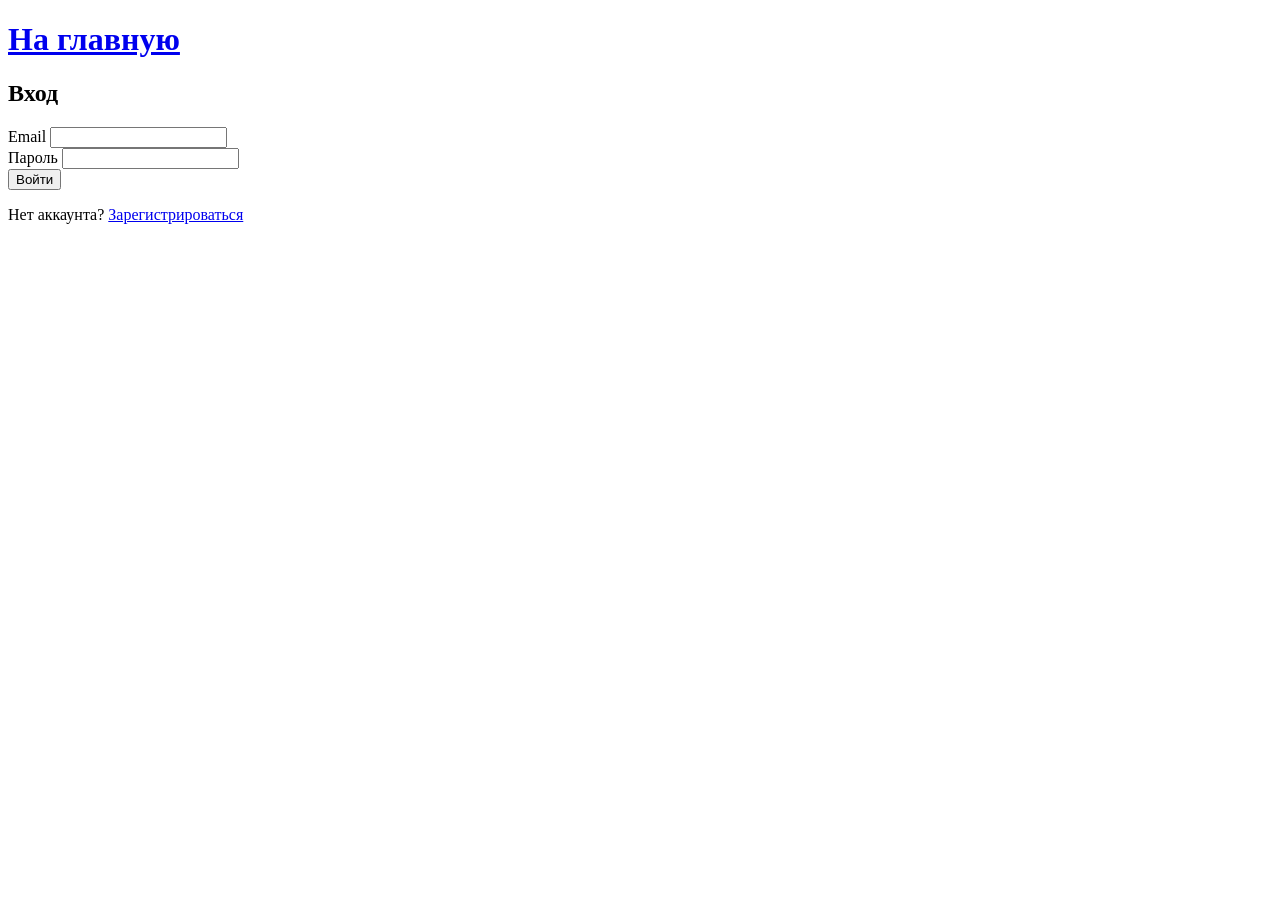
==== frontend/templates/login.html @ 603d87ea "login" ====
<!doctype html>
<html lang="ru">
  <head>
    <meta charset="UTF-8" />
    <meta name="viewport" content="width=device-width, initial-scale=1.0" />
    <title>Вход</title>
    <script src="/static/js/auth.js" defer></script>
  </head>
  <body>
    <div class="container">
      <header>
        <h1><a href="/">На главную</a></h1>
      </header>

      <section class="auth-form">
        <h2>Вход</h2>
        <form id="login-form">
          <div class="form-group">
            <label for="login-email">Email</label>
            <input type="email" id="login-email" name="email" required />
          </div>
          <div class="form-group">
            <label for="login-password">Пароль</label>
            <input
              type="password"
              id="login-password"
              name="password"
              required
            />
          </div>
          <button type="submit" class="btn btn-primary">Войти</button>
        </form>
        <div id="message" class="message hidden"></div>
        <p>Нет аккаунта? <a href="/register">Зарегистрироваться</a></p>
      </section>
    </div>
  </body>
</html>
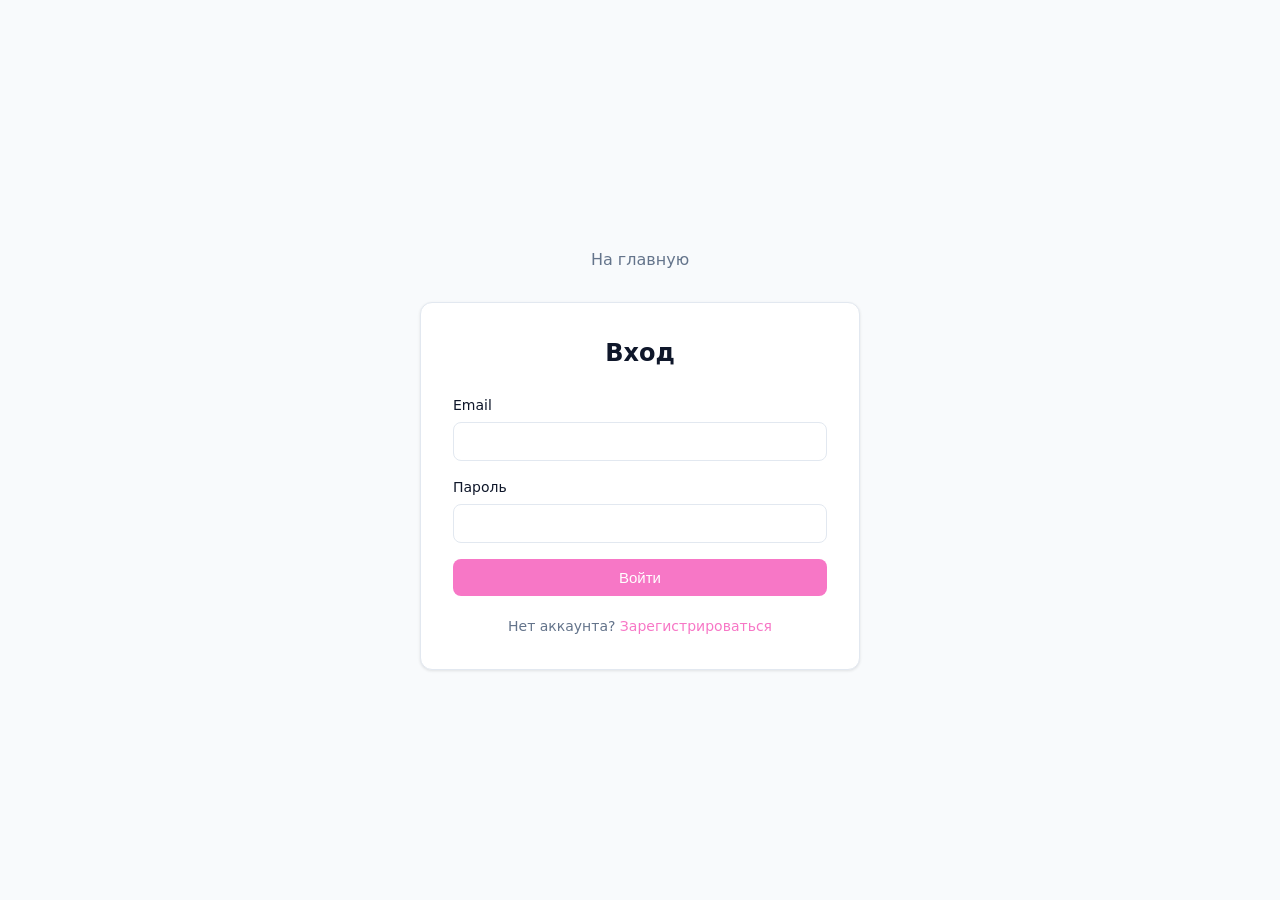
==== commit 82ada020: "auth style" ====
--- a/frontend/templates/login.html
+++ b/frontend/templates/login.html
@@ -4,7 +4,8 @@
     <meta charset="UTF-8" />
     <meta name="viewport" content="width=device-width, initial-scale=1.0" />
     <title>Вход</title>
-    <script src="/static/js/auth.js" defer></script>
+    <link rel="stylesheet" href="../static/css/auth.css" />
+    <script src="../static/js/auth.js" defer></script>
   </head>
   <body>
     <div class="container">
--- a/frontend/static/css/auth.css
+++ b/frontend/static/css/auth.css
@@ -0,0 +1,175 @@
+:root {
+  --bg: #f8fafc;
+  --text: #0f172a;
+  --muted: #64748b;
+  --primary: rgb(247, 119, 198);
+  --primary-hover: #eb2577;
+  --card-bg: #ffffff;
+  --card-border: #e2e8f0;
+  --shadow: 0 1px 3px rgba(0, 0, 0, 0.1);
+  --radius: 12px;
+}
+
+* {
+  box-sizing: border-box;
+  margin: 0;
+  padding: 0;
+}
+
+body {
+  font-family:
+    system-ui,
+    -apple-system,
+    sans-serif;
+  background: var(--bg);
+  color: var(--text);
+  line-height: 1.5;
+  min-height: 100vh;
+  display: flex;
+  align-items: center;
+  justify-content: center;
+  padding: 20px;
+}
+
+.container {
+  width: 100%;
+  max-width: 440px;
+}
+
+header {
+  margin-bottom: 24px;
+  text-align: center;
+}
+
+header h1 a {
+  font-size: 16px;
+  color: var(--muted);
+  text-decoration: none;
+  font-weight: 500;
+  transition: color 0.2s;
+}
+header h1 a:hover {
+  color: var(--primary);
+}
+
+.auth-form {
+  background: var(--card-bg);
+  border: 1px solid var(--card-border);
+  border-radius: var(--radius);
+  padding: 32px;
+  box-shadow: var(--shadow);
+}
+
+.auth-form h2 {
+  font-size: 24px;
+  margin-bottom: 24px;
+  text-align: center;
+  font-weight: 600;
+}
+
+.form-group {
+  margin-bottom: 16px;
+}
+
+.form-group label {
+  display: block;
+  margin-bottom: 6px;
+  font-size: 14px;
+  font-weight: 500;
+  color: var(--text);
+}
+
+.form-group input {
+  width: 100%;
+  padding: 10px 12px;
+  font-size: 15px;
+  border: 1px solid var(--card-border);
+  border-radius: 8px;
+  background: #fff;
+  transition:
+    border-color 0.2s,
+    box-shadow 0.2s;
+}
+
+.form-group input:focus {
+  outline: none;
+  border-color: var(--primary);
+  box-shadow: 0 0 0 3px rgba(247, 119, 198, 0.25);
+}
+
+.btn {
+  display: block;
+  width: 100%;
+  padding: 10px 20px;
+  font-size: 15px;
+  font-weight: 500;
+  text-align: center;
+  border-radius: 8px;
+  cursor: pointer;
+  transition: all 0.2s;
+  border: none;
+  margin-top: 8px;
+}
+
+.btn-primary {
+  background: var(--primary);
+  color: #fff;
+}
+.btn-primary:hover {
+  background: var(--primary-hover);
+  transform: translateY(-1px);
+  box-shadow: 0 4px 12px rgba(235, 37, 119, 0.2);
+}
+
+.message {
+  margin-top: 16px;
+  padding: 10px 12px;
+  border-radius: 8px;
+  font-size: 14px;
+  text-align: center;
+  border: 1px solid transparent;
+  transition: all 0.2s;
+}
+
+.message.success {
+  background: rgba(247, 119, 198, 0.1);
+  color: var(--primary-hover);
+  border-color: rgba(247, 119, 198, 0.3);
+}
+
+.message.error {
+  background: #fef2f2;
+  color: #dc2626;
+  border-color: #fecaca;
+}
+
+.hidden {
+  display: none;
+}
+
+.auth-form p {
+  margin-top: 20px;
+  text-align: center;
+  font-size: 14px;
+  color: var(--muted);
+}
+
+.auth-form a {
+  color: var(--primary);
+  text-decoration: none;
+  font-weight: 500;
+  transition: color 0.2s;
+}
+.auth-form a:hover {
+  color: var(--primary-hover);
+  text-decoration: underline;
+}
+
+@media (max-width: 480px) {
+  .auth-form {
+    padding: 24px;
+  }
+  .container {
+    max-width: 100%;
+  }
+}
